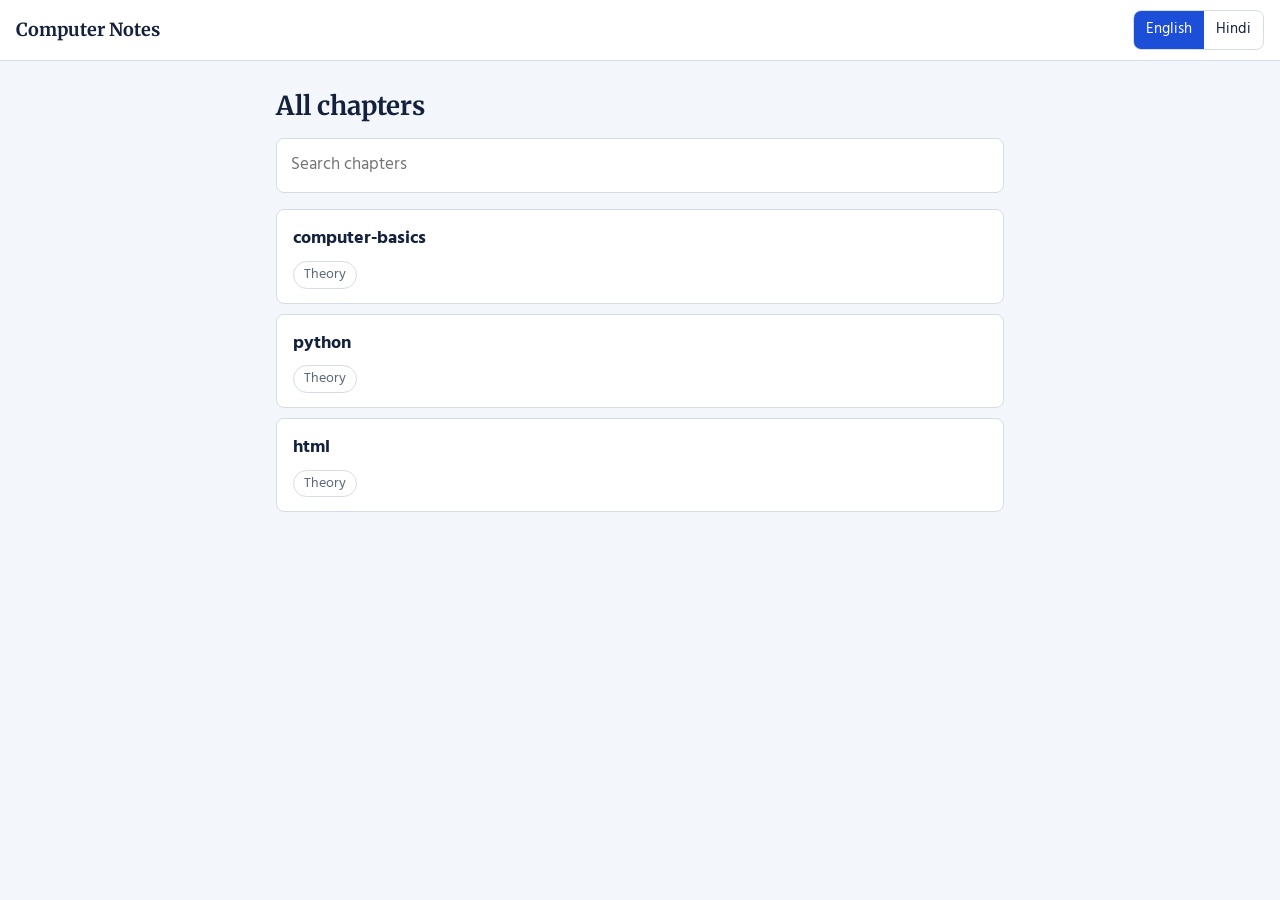
==== index.html @ 04201b5d "Add files via upload" ====
<!DOCTYPE html>
<html lang="en">
<head>
<meta charset="utf-8">
<meta name="viewport" content="width=device-width, initial-scale=1, viewport-fit=cover">
<title>Computer Notes</title>
<link rel="icon" href="data:,">
<link rel="preconnect" href="https://fonts.googleapis.com">
<link rel="preconnect" href="https://fonts.gstatic.com" crossorigin>
<link href="https://fonts.googleapis.com/css2?family=Hind:wght@400;600&family=Fira+Code&family=Merriweather:wght@700&display=swap" rel="stylesheet">
<link rel="stylesheet" href="/style.css">
</head>
<body>
<header class="top">
  <a href="/" data-nav class="brand">Computer Notes</a>
  <div class="lang" role="group" aria-label="Notes language">
    <button type="button" data-lang="en">English</button>
    <button type="button" data-lang="hi">Hindi</button>
  </div>
</header>
<main id="app" aria-live="polite"></main>

<div id="backdrop" hidden></div>
<aside id="sheet" role="dialog" aria-modal="true" aria-labelledby="sheet-title" aria-hidden="true">
  <header class="sheet-head">
    <button type="button" id="sheet-close" aria-label="Close">&#10005;</button>
    <h3 id="sheet-title">Algorithm</h3>
  </header>
  <div id="sheet-body"></div>
</aside>
<div id="toast" role="status" aria-live="polite"></div>
<script src="/app.js"></script>
</body>
</html>
---- style.css ----
:root{--bg:#f3f6fa;--card:#fff;--ink:#14213d;--muted:#5b6678;--line:#d5dce8;--accent:#1d4ed8;--mark:#ffe66d;--sheet-radius:20%}
@media (prefers-color-scheme:dark){:root{--bg:#0e1420;--card:#172033;--ink:#e8edf6;--muted:#9aa6ba;--line:#2a364d;--accent:#7aa2ff;--mark:#5c4f00}}
*{box-sizing:border-box}
html{scroll-padding-top:60px}
body{margin:0;background:var(--bg);color:var(--ink);font:17px/1.7 Hind,system-ui,sans-serif}
.top{position:sticky;top:0;z-index:5;display:flex;justify-content:space-between;align-items:center;gap:12px;padding:10px 16px;background:var(--card);border-bottom:1px solid var(--line)}
.brand{font:700 18px Merriweather,serif;color:var(--ink);text-decoration:none}
.lang{display:flex;border:1px solid var(--line);border-radius:8px;overflow:hidden}
.lang button{border:0;background:none;color:var(--ink);padding:6px 12px;font:inherit;font-size:15px;cursor:pointer}
.lang button[aria-pressed=true]{background:var(--accent);color:#fff}
button:focus-visible,a:focus-visible,input:focus-visible{outline:3px solid var(--accent);outline-offset:2px}
main{max-width:760px;margin:0 auto;padding:20px 16px 60px}
h1{font:700 26px/1.3 Merriweather,serif;margin:8px 0 4px}
h2{font:700 20px/1.4 Hind,sans-serif;margin:0 0 8px;border-left:5px solid var(--accent);padding-left:10px}
input[type=search]{width:100%;padding:12px 14px;margin:12px 0 16px;border:1px solid var(--line);border-radius:8px;background:var(--card);color:var(--ink);font:inherit}
.list{display:grid;gap:10px}
.item{display:block;padding:14px 16px;background:var(--card);border:1px solid var(--line);border-radius:8px;color:inherit;text-decoration:none}
.item:hover{border-color:var(--accent)}
.item b{display:block;font-size:18px}
.badges{display:flex;flex-wrap:wrap;gap:6px;margin-top:6px}
.badge{font-size:14px;padding:1px 10px;border-radius:99px;border:1px solid var(--line);color:var(--muted)}
.badge.code{border-color:var(--accent);color:var(--accent)}
.skill{background:var(--card);border:1px solid var(--line);border-radius:8px;padding:12px 16px;margin:14px 0}
.skill p{margin:6px 0 0;color:var(--muted);font-size:16px}
.summary{font-size:18px;margin:12px 0 22px}
.sec,.qa{margin:0 0 28px}
.sec p,.qa p{margin:6px 0}
ul,ol{padding-left:22px;margin:6px 0}
li{margin:4px 0}
.tip{background:var(--mark);padding:8px 12px;border-radius:6px;margin:10px 0}
.nav{display:flex;justify-content:space-between;gap:10px;margin-top:30px}
.nav a{color:var(--accent);text-decoration:none}
.muted{color:var(--muted)}

/* code box */
.code{background:#101828;border-radius:8px;margin:12px 0;overflow:hidden}
.code-bar{display:flex;justify-content:space-between;align-items:center;gap:8px;padding:4px 6px 4px 14px;background:#1b2538;color:#c9d3e6}
.code-lang{font:600 14px 'Fira Code',monospace}
.acts{display:flex;gap:2px}
.acts button{display:flex;align-items:center;gap:6px;min-height:40px;padding:6px 9px;border:0;border-radius:6px;background:none;color:#c9d3e6;font:inherit;font-size:14px;cursor:pointer}
.acts button:hover{background:#2a364d}
.acts button:focus-visible{outline-color:#9db8ff}
@media (max-width:430px){.acts .lbl.hide-sm{display:none}}
.code pre{margin:0;padding:14px;overflow-x:auto;color:#e6edf7;font:15px/1.6 'Fira Code',monospace;tab-size:4}
.t-kw{color:#c792ea}.t-str{color:#a5d6a7}.t-num{color:#ffb86c}.t-com{color:#8494ad;font-style:italic}
.t-fn{color:#82aaff}.t-bi{color:#5ccfe6}.t-tag{color:#ff8a98}.t-attr{color:#ffd479}

/* algorithm bottom sheet: touches bottom edge, 50% height, top corners rounded */
#backdrop{position:fixed;inset:0;z-index:19;background:rgba(0,0,0,.45)}
#sheet{position:fixed;left:50%;bottom:0;z-index:20;display:flex;flex-direction:column;width:100%;max-width:640px;height:50vh;height:50dvh;background:var(--card);color:var(--ink);border-radius:var(--sheet-radius) var(--sheet-radius) 0 0;transform:translate(-50%,100%);visibility:hidden;transition:transform .25s ease,visibility 0s .25s}
#sheet.open{transform:translate(-50%,0);visibility:visible;transition:transform .25s ease,visibility 0s}
.sheet-head{display:flex;align-items:center;gap:10px;padding:14px 20px;border-bottom:1px solid var(--line)}
.sheet-head h3{margin:0;font:700 20px Hind,sans-serif}
#sheet-close{width:40px;height:40px;border:1px solid var(--line);border-radius:50%;background:none;color:var(--ink);font-size:18px;cursor:pointer}
#sheet-body{flex:1;overflow-y:auto;padding:14px 22px calc(18px + env(safe-area-inset-bottom,0px))}
#toast{position:fixed;left:50%;bottom:72px;z-index:30;padding:8px 16px;border-radius:99px;background:#14213d;color:#fff;font-size:15px;transform:translate(-50%,20px);opacity:0;pointer-events:none;transition:opacity .2s,transform .2s}
#toast.show{opacity:1;transform:translate(-50%,0)}
@media (prefers-reduced-motion:reduce){#sheet,#sheet.open,#toast{transition:none}}
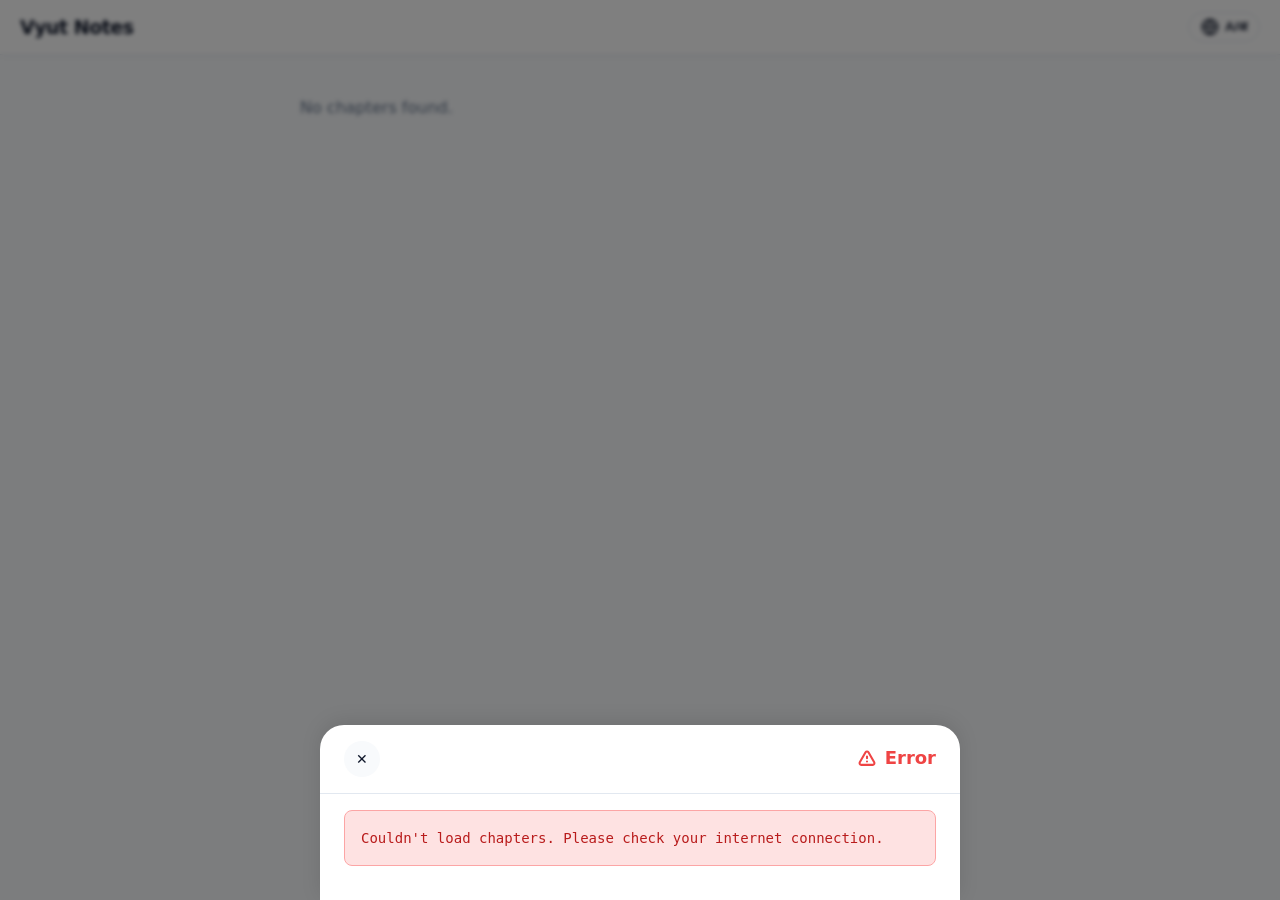
==== commit 3e5fa3ae: "Change title and add meta tags for Vyut Notes Updated title and added meta tags for Vyut Notes." ====
--- a/index.html
+++ b/index.html
@@ -3,16 +3,38 @@
 <head>
 <meta charset="utf-8">
 <meta name="viewport" content="width=device-width, initial-scale=1, viewport-fit=cover">
-<title>Computer Notes</title>
+<title>Vyut Notes</title>
+
+<!-- Primary Meta Tags -->
+<meta name="title" content="Vyut Notes - Smart Learning Platform">
+<meta name="description" content="Access interactive notes, study materials, and practical tools for your classes. A modern platform for all subjects.">
+
+<!-- Open Graph / WhatsApp / Facebook -->
+<meta property="og:type" content="website">
+<meta property="og:url" content="https://nmg1ndus.github.io/notes/">
+<meta property="og:title" content="Vyut Notes - Smart Learning Platform">
+<meta property="og:description" content="Access interactive notes, study materials, and practical tools for your classes. A modern platform for all subjects.">
+<!-- इमेज का पूरा URL देना ज़रूरी है -->
+<meta property="og:image" content="https://nmg1ndus.github.io/notes/banner.jpg">
+
+<!-- Twitter / X -->
+<meta property="twitter:card" content="summary_large_image">
+<meta property="twitter:url" content="https://nmg1ndus.github.io/notes/">
+<meta property="twitter:title" content="Vyut Notes - Smart Learning Platform">
+<meta property="twitter:description" content="Access interactive notes, study materials, and practical tools for your classes. A modern platform for all subjects.">
+<meta property="twitter:image" content="https://nmg1ndus.github.io/notes/banner.jpg">
+
 <link rel="icon" href="data:,">
 <link rel="preconnect" href="https://fonts.googleapis.com">
 <link rel="preconnect" href="https://fonts.gstatic.com" crossorigin>
 <link href="https://fonts.googleapis.com/css2?family=Hind:wght@400;600&family=Fira+Code&family=Merriweather:wght@700&display=swap" rel="stylesheet">
-<link rel="stylesheet" href="/style.css">
+<link rel="stylesheet" href="style.css"> 
 </head>
 <body>
+  
 <header class="top">
-  <a href="/" data-nav class="brand">Computer Notes</a>
+  <!-- href="/" की जगह href="#/" कर दिया गया है -->
+  <a href="#/" class="brand">Computer Notes</a>
   <div class="lang" role="group" aria-label="Notes language">
     <button type="button" data-lang="en">English</button>
     <button type="button" data-lang="hi">Hindi</button>
@@ -29,6 +51,7 @@
   <div id="sheet-body"></div>
 </aside>
 <div id="toast" role="status" aria-live="polite"></div>
-<script src="/app.js"></script>
+<!-- '/' हटा दिया गया है -->
+<script src="app.js"></script> 
 </body>
 </html>
--- a/style.css
+++ b/style.css
@@ -1,58 +1,169 @@
-:root{--bg:#f3f6fa;--card:#fff;--ink:#14213d;--muted:#5b6678;--line:#d5dce8;--accent:#1d4ed8;--mark:#ffe66d;--sheet-radius:20%}
-@media (prefers-color-scheme:dark){:root{--bg:#0e1420;--card:#172033;--ink:#e8edf6;--muted:#9aa6ba;--line:#2a364d;--accent:#7aa2ff;--mark:#5c4f00}}
-*{box-sizing:border-box}
-html{scroll-padding-top:60px}
-body{margin:0;background:var(--bg);color:var(--ink);font:17px/1.7 Hind,system-ui,sans-serif}
-.top{position:sticky;top:0;z-index:5;display:flex;justify-content:space-between;align-items:center;gap:12px;padding:10px 16px;background:var(--card);border-bottom:1px solid var(--line)}
-.brand{font:700 18px Merriweather,serif;color:var(--ink);text-decoration:none}
-.lang{display:flex;border:1px solid var(--line);border-radius:8px;overflow:hidden}
-.lang button{border:0;background:none;color:var(--ink);padding:6px 12px;font:inherit;font-size:15px;cursor:pointer}
-.lang button[aria-pressed=true]{background:var(--accent);color:#fff}
-button:focus-visible,a:focus-visible,input:focus-visible{outline:3px solid var(--accent);outline-offset:2px}
-main{max-width:760px;margin:0 auto;padding:20px 16px 60px}
-h1{font:700 26px/1.3 Merriweather,serif;margin:8px 0 4px}
-h2{font:700 20px/1.4 Hind,sans-serif;margin:0 0 8px;border-left:5px solid var(--accent);padding-left:10px}
-input[type=search]{width:100%;padding:12px 14px;margin:12px 0 16px;border:1px solid var(--line);border-radius:8px;background:var(--card);color:var(--ink);font:inherit}
-.list{display:grid;gap:10px}
-.item{display:block;padding:14px 16px;background:var(--card);border:1px solid var(--line);border-radius:8px;color:inherit;text-decoration:none}
-.item:hover{border-color:var(--accent)}
-.item b{display:block;font-size:18px}
-.badges{display:flex;flex-wrap:wrap;gap:6px;margin-top:6px}
-.badge{font-size:14px;padding:1px 10px;border-radius:99px;border:1px solid var(--line);color:var(--muted)}
-.badge.code{border-color:var(--accent);color:var(--accent)}
-.skill{background:var(--card);border:1px solid var(--line);border-radius:8px;padding:12px 16px;margin:14px 0}
-.skill p{margin:6px 0 0;color:var(--muted);font-size:16px}
-.summary{font-size:18px;margin:12px 0 22px}
-.sec,.qa{margin:0 0 28px}
-.sec p,.qa p{margin:6px 0}
-ul,ol{padding-left:22px;margin:6px 0}
-li{margin:4px 0}
-.tip{background:var(--mark);padding:8px 12px;border-radius:6px;margin:10px 0}
-.nav{display:flex;justify-content:space-between;gap:10px;margin-top:30px}
-.nav a{color:var(--accent);text-decoration:none}
-.muted{color:var(--muted)}
+:root {
+  --bg: #f8fafc;
+  --card: #ffffff;
+  --ink: #0f172a;
+  --muted: #64748b;
+  --line: #e2e8f0;
+  --accent: #2563eb;
+  --mark: #fef08a;
+  --sheet-radius: 24px;
+}
 
-/* code box */
-.code{background:#101828;border-radius:8px;margin:12px 0;overflow:hidden}
-.code-bar{display:flex;justify-content:space-between;align-items:center;gap:8px;padding:4px 6px 4px 14px;background:#1b2538;color:#c9d3e6}
-.code-lang{font:600 14px 'Fira Code',monospace}
-.acts{display:flex;gap:2px}
-.acts button{display:flex;align-items:center;gap:6px;min-height:40px;padding:6px 9px;border:0;border-radius:6px;background:none;color:#c9d3e6;font:inherit;font-size:14px;cursor:pointer}
-.acts button:hover{background:#2a364d}
-.acts button:focus-visible{outline-color:#9db8ff}
-@media (max-width:430px){.acts .lbl.hide-sm{display:none}}
-.code pre{margin:0;padding:14px;overflow-x:auto;color:#e6edf7;font:15px/1.6 'Fira Code',monospace;tab-size:4}
-.t-kw{color:#c792ea}.t-str{color:#a5d6a7}.t-num{color:#ffb86c}.t-com{color:#8494ad;font-style:italic}
-.t-fn{color:#82aaff}.t-bi{color:#5ccfe6}.t-tag{color:#ff8a98}.t-attr{color:#ffd479}
+/* ऑटोमैटिक डार्क थीम सपोर्ट */
+@media (prefers-color-scheme: dark) {
+  :root {
+    --bg: #0f172a;
+    --card: #1e293b;
+    --ink: #f1f5f9;
+    --muted: #94a3b8;
+    --line: #334155;
+    --accent: #3b82f6;
+    --mark: #854d0e;
+  }
+}
 
-/* algorithm bottom sheet: touches bottom edge, 50% height, top corners rounded */
-#backdrop{position:fixed;inset:0;z-index:19;background:rgba(0,0,0,.45)}
-#sheet{position:fixed;left:50%;bottom:0;z-index:20;display:flex;flex-direction:column;width:100%;max-width:640px;height:50vh;height:50dvh;background:var(--card);color:var(--ink);border-radius:var(--sheet-radius) var(--sheet-radius) 0 0;transform:translate(-50%,100%);visibility:hidden;transition:transform .25s ease,visibility 0s .25s}
-#sheet.open{transform:translate(-50%,0);visibility:visible;transition:transform .25s ease,visibility 0s}
-.sheet-head{display:flex;align-items:center;gap:10px;padding:14px 20px;border-bottom:1px solid var(--line)}
-.sheet-head h3{margin:0;font:700 20px Hind,sans-serif}
-#sheet-close{width:40px;height:40px;border:1px solid var(--line);border-radius:50%;background:none;color:var(--ink);font-size:18px;cursor:pointer}
-#sheet-body{flex:1;overflow-y:auto;padding:14px 22px calc(18px + env(safe-area-inset-bottom,0px))}
-#toast{position:fixed;left:50%;bottom:72px;z-index:30;padding:8px 16px;border-radius:99px;background:#14213d;color:#fff;font-size:15px;transform:translate(-50%,20px);opacity:0;pointer-events:none;transition:opacity .2s,transform .2s}
-#toast.show{opacity:1;transform:translate(-50%,0)}
-@media (prefers-reduced-motion:reduce){#sheet,#sheet.open,#toast{transition:none}}
+* { box-sizing: border-box; }
+html { scroll-padding-top: 70px; }
+body { margin: 0; background: var(--bg); color: var(--ink); font: 16px/1.6 system-ui, -apple-system, BlinkMacSystemFont, "Segoe UI", Roboto, sans-serif; -webkit-font-smoothing: antialiased; transition: background 0.3s, color 0.3s; }
+
+/* हेडर डिज़ाइन */
+.top { position: sticky; top: 0; z-index: 5; display: flex; justify-content: space-between; align-items: center; gap: 12px; padding: 12px 20px; background: var(--card); border-bottom: 1px solid var(--line); box-shadow: 0 2px 10px rgba(0,0,0,0.02); transition: background 0.3s, border-color 0.3s; }
+#header-left { display: flex; align-items: center; gap: 12px; }
+.brand { font-size: 19px; font-weight: 700; color: var(--ink); text-decoration: none; letter-spacing: -0.5px; transition: color 0.3s; }
+.back-btn { display: flex; align-items: center; justify-content: center; color: var(--ink); text-decoration: none; padding: 4px; border-radius: 50%; transition: background 0.2s, color 0.3s;}
+.back-btn:hover { background: var(--bg); }
+
+.header-slider { display: flex; background: var(--bg); padding: 3px; border-radius: 99px; border: 1px solid var(--line); transition: background 0.3s, border-color 0.3s;}
+.header-slider button { border: none; background: transparent; padding: 5px 14px; border-radius: 99px; font-size: 13px; font-weight: 600; color: var(--muted); cursor: pointer; transition: all 0.2s ease;}
+.header-slider button.active { background: var(--card); color: var(--accent); box-shadow: 0 1px 3px rgba(0,0,0,0.1); }
+
+.action-btn { display: flex; align-items: center; gap: 6px; background: transparent; border: 1px solid var(--line); border-radius: 99px; padding: 5px 12px; cursor: pointer; color: var(--ink); font-weight: 600; font-size: 13px; transition: all 0.2s; }
+.action-btn:hover { background: var(--bg); }
+.play-btn { color: #10b981; border-color: #10b981; background: #ecfdf5; }
+.play-btn:hover { background: #d1fae5; }
+.code-btn { color: #3b82f6; border-color: #3b82f6; background: #eff6ff; }
+.code-btn:hover { background: #dbeafe; }
+@media (prefers-color-scheme: dark) {
+  .play-btn { background: #064e3b; border-color: #059669; color: #34d399; }
+  .play-btn:hover { background: #065f46; }
+  .code-btn { background: #1e3a8a; border-color: #2563eb; color: #93c5fd; }
+  .code-btn:hover { background: #1d4ed8; }
+}
+
+button:focus-visible, a:focus-visible, input:focus-visible, div[contenteditable]:focus-visible { outline: none; }
+
+main { max-width: 720px; margin: 0 auto; padding: 24px 20px 80px; }
+
+.chapter-header { display: flex; justify-content: space-between; align-items: flex-start; margin: 0 0 6px; gap: 16px; }
+.chapter-header h1 { margin: 0; font-size: 26px; font-weight: 800; letter-spacing: -0.5px; line-height: 1.2; }
+h2 { font-size: 20px; font-weight: 700; margin: 0 0 12px; color: var(--ink); transition: color 0.3s; }
+
+.list { display: grid; gap: 14px; }
+.item { display: block; padding: 18px 20px; background: var(--card); border: 1px solid var(--line); border-radius: 16px; color: inherit; text-decoration: none; box-shadow: 0 1px 3px rgba(0,0,0,0.02); transition: transform 0.2s, box-shadow 0.2s, background 0.3s, border-color 0.3s; }
+.item:hover { transform: translateY(-2px); box-shadow: 0 6px 16px rgba(0,0,0,0.06); border-color: #cbd5e1; }
+@media (prefers-color-scheme: dark) { .item:hover { border-color: #475569; } }
+.item-header { display: flex; justify-content: space-between; align-items: flex-start; gap: 12px; margin-bottom: 6px; }
+.item-header b { font-size: 18px; margin: 0; line-height: 1.3; }
+.item-header .badges { margin-top: 0; flex-shrink: 0; }
+.desc { font-size: 14.5px; color: var(--muted); margin: 0; line-height: 1.5; transition: color 0.3s; }
+
+.badges { display: flex; flex-wrap: wrap; gap: 8px; }
+.badge { font-size: 12px; font-weight: 600; padding: 4px 12px; border-radius: 99px; background: #eff6ff; color: var(--accent); border: 1px solid #bfdbfe; white-space: nowrap; transition: background 0.3s, color 0.3s, border-color 0.3s; }
+@media (prefers-color-scheme: dark) { .badge { background: #1e3a8a; border-color: #1e40af; color: #bfdbfe; } }
+
+.thin-line { border: 0; border-top: 1px solid var(--line); margin: 24px 0; transition: border-color 0.3s; }
+.qa .thin-line { margin: 0 0 28px 0; }
+
+.summary { font-size: 16.5px; margin: 6px 0 24px; color: var(--muted); transition: color 0.3s;}
+.sec, .qa { margin: 0 0 36px; }
+.sec p, .qa p { margin: 8px 0; font-size: 16px; }
+ul, ol { padding-left: 24px; margin: 8px 0; }
+li { margin: 6px 0; }
+.tip { background: var(--mark); padding: 12px 16px; border-radius: 10px; font-size: 15px; color: #000; margin: 14px 0; border-left: 4px solid #ca8a04; transition: background 0.3s;}
+
+.inline-code { background: var(--bg); border: 1px solid var(--line); border-radius: 4px; padding: 2px 6px; font-family: 'Fira Code', monospace; font-size: 13.5px; color: var(--accent); transition: background 0.3s, border-color 0.3s, color 0.3s;}
+.table-wrap { overflow-x: auto; margin: 16px 0; border-radius: 8px; border: 1px solid var(--line); transition: border-color 0.3s; }
+table { width: 100%; border-collapse: collapse; text-align: left; }
+th, td { padding: 12px 16px; border-bottom: 1px solid var(--line); transition: border-color 0.3s; }
+th { background: var(--bg); font-weight: 600; transition: background 0.3s; }
+tr:last-child td { border-bottom: none; }
+u { text-decoration: underline; text-underline-offset: 3px; text-decoration-color: var(--muted); }
+
+/* नोट्स कोड बॉक्स */
+.code { background: #0f172a; border-radius: 12px; margin: 16px 0; overflow: hidden; box-shadow: 0 4px 6px -1px rgba(0,0,0,0.1); }
+.code-bar { display: flex; justify-content: space-between; align-items: center; gap: 8px; padding: 8px 16px; background: #1e293b; color: #94a3b8; border-bottom: 1px solid #334155;}
+.code-lang { font: 600 13px 'Fira Code', monospace; letter-spacing: 0.5px; }
+.acts { display: flex; gap: 4px; }
+.acts button { display: flex; align-items: center; gap: 6px; padding: 6px 10px; border: 0; border-radius: 6px; background: none; color: #94a3b8; font-size: 13px; font-weight: 600; cursor: pointer; transition: background 0.2s;}
+.acts button:hover { background: #334155; color: #f1f5f9; }
+.code pre { margin: 0; padding: 16px; overflow-x: auto; color: #f8fafc; font: 14px/1.6 'Fira Code', monospace; tab-size: 4; }
+
+/* नोट्स कोड बॉक्स - लाइन नंबर */
+.code-body { display: flex; align-items: flex-start; }
+.code-gutter { flex-shrink: 0; padding: 16px 10px 16px 14px; color: #64748b; background: #1e293b; border-right: 1px solid #334155; text-align: right; white-space: pre; user-select: none; -webkit-user-select: none; font: 14px/1.6 'Fira Code', monospace; font-variant-ligatures: none; min-width: 40px; }
+.code-body pre { flex: 1; min-width: 0; }
+
+/* Syntax Highlighting Colors */
+.t-kw { color: #c678dd; } .t-str { color: #98c379; } .t-num { color: #d19a66; } .t-com { color: #5c6370; font-style: italic; }
+.t-fn { color: #61afef; } .t-bi { color: #56b6c2; } .t-tag { color: #e06c75; } .t-attr { color: #d19a66; }
+
+.nav { display: flex; justify-content: flex-end; margin-top: 40px; padding-top: 20px; border-top: 1px solid var(--line); transition: border-color 0.3s;}
+.nav a { display: inline-block; padding: 10px 20px; background: var(--accent); color: #fff; text-decoration: none; border-radius: 99px; font-weight: 600; font-size: 15px; box-shadow: 0 2px 4px rgba(37,99,235,0.2); transition: transform 0.2s;}
+.nav a:hover { transform: translateX(2px); }
+.muted { color: var(--muted); }
+
+/* --- Playground (Editor & Output) Styles --- */
+#playground-view { height: calc(100vh - 100px); height: calc(100dvh - 100px); width: 100%; display: flex; flex-direction: column; padding: 16px; }
+#editor-view, #output-view { flex: 1; height: 100%; display: flex; flex-direction: column; }
+
+/* Files Tabs */
+.file-tabs { display: flex; justify-content: flex-end; gap: 8px; padding: 10px 16px; background: #0f172a; border-bottom: 1px solid #1e293b; border-radius: 12px 12px 0 0; }
+.file-tab { background: #1e293b; color: #94a3b8; border: none; padding: 4px 14px; border-radius: 6px; font-size: 13px; font-weight: 700; cursor: pointer; transition: 0.2s; letter-spacing: 0.5px; }
+.file-tab:hover { background: #334155; color: #f1f5f9; }
+.file-tab.active { background: #3b82f6; color: #fff; }
+
+/* Code Editor Wrapper */
+.editor-container { flex: 1; min-height: 0; display: flex; background: #0f172a; border-radius: 12px; overflow: hidden; box-shadow: inset 0 2px 4px rgba(0,0,0,0.2); }
+.editor-container.with-tabs { border-radius: 0 0 12px 12px; }
+
+.line-numbers, #code-highlighter, #code-editor { font-family: 'Fira Code', monospace; font-size: 14.5px; line-height: 1.5; margin: 0; font-variant-ligatures: none; letter-spacing: 0; }
+
+.line-numbers { flex-shrink: 0; padding: 16px 10px 80px 12px; background: #1e293b; color: #94a3b8; text-align: right; white-space: pre; user-select: none; -webkit-user-select: none; border-right: 1px solid #334155; overflow: hidden; min-width: 46px; }
+.code-area-wrapper { flex: 1; min-width: 0; position: relative; overflow: hidden; background: #0f172a; }
+
+#code-editor { position: absolute; top: 0; left: 0; width: 100%; height: 100%; padding: 16px 16px 80px; background: transparent; color: transparent; caret-color: #f8fafc; border: none; resize: none; outline: none; tab-size: 4; z-index: 2; white-space: pre; overflow: auto; }
+#code-highlighter { position: absolute; top: 0; left: 0; width: 100%; height: 100%; padding: 16px 16px 80px; background: transparent; color: #f8fafc; tab-size: 4; z-index: 1; pointer-events: none; white-space: pre; overflow: hidden;}
+
+#output-console { flex: 1; background: #000; color: #10b981; font-family: 'Fira Code', monospace; font-size: 14.5px; padding: 16px; border-radius: 12px; overflow-y: auto; white-space: pre-wrap; margin: 0; box-shadow: inset 0 2px 4px rgba(0,0,0,0.3); }
+
+/* बॉटम शीट */
+#backdrop { position: fixed; inset: 0; z-index: 19; background: rgba(0,0,0,0.5); backdrop-filter: blur(2px); }
+#sheet { position: fixed; left: 50%; bottom: 0; z-index: 20; display: flex; flex-direction: column; width: 100%; max-width: 640px; height: 50vh; background: var(--card); border-radius: var(--sheet-radius) var(--sheet-radius) 0 0; transform: translate(-50%, 100%); visibility: hidden; transition: transform 0.3s cubic-bezier(0.4, 0, 0.2, 1), background 0.3s; box-shadow: 0 -4px 20px rgba(0,0,0,0.1);}
+#sheet.open { transform: translate(-50%, 0); visibility: visible; }
+#sheet.short { height: auto; max-height: 50vh; padding-bottom: 24px; } 
+
+.sheet-head { display: flex; justify-content: space-between; align-items: center; padding: 16px 24px; border-bottom: 1px solid var(--line); transition: border-color 0.3s;}
+.sheet-head h3 { margin: 0; font-size: 18px; font-weight: 700; display: flex; align-items: center; gap: 8px; color: var(--ink); transition: color 0.3s;}
+#sheet-close { width: 36px; height: 36px; border: none; border-radius: 50%; background: var(--bg); color: var(--ink); font-size: 14px; cursor: pointer; transition: background 0.2s, color 0.3s;}
+#sheet-close:hover { background: #e2e8f0; }
+#sheet-body { flex: 1; overflow-y: auto; padding: 16px 24px calc(10px + env(safe-area-inset-bottom, 0px)); }
+
+.lang-opts { display: flex; flex-direction: column; gap: 10px; }
+.lang-opt { padding: 16px 20px; border-radius: 12px; border: 1px solid var(--line); background: var(--bg); color: var(--ink); font-size: 16px; font-weight: 600; text-align: left; cursor: pointer; transition: all 0.2s;}
+.lang-opt.active { border-color: var(--accent); color: var(--accent); background: #eff6ff; }
+@media (prefers-color-scheme: dark) { .lang-opt.active { background: #1e3a8a; border-color: #3b82f6; color: #eff6ff; } }
+
+/* Input Prompt UI */
+.input-prompt-label { font-size: 15px; font-weight: 700; margin-bottom: 12px; color: var(--accent); font-family: 'Fira Code', monospace; background: var(--bg); padding: 8px 12px; border-radius: 8px; border: 1px solid var(--line); white-space: pre-wrap; word-break: break-word; transition: background 0.3s, border-color 0.3s; }
+.input-prompt-label:empty { display: none; }
+.input-prompt-box { display: block; width: 100%; min-height: 48px; max-height: 120px; overflow-y: auto; padding: 12px 16px; border: 1px solid var(--line); border-radius: 8px; background: var(--bg); color: var(--ink); font-family: 'Fira Code', monospace; font-size: 16px; line-height: 1.4; margin-bottom: 16px; white-space: pre-wrap; word-break: break-all; outline: none; -webkit-user-select: text; user-select: text; -webkit-tap-highlight-color: transparent; transition: background 0.3s, color 0.3s, border-color 0.3s;}
+.input-prompt-box:empty::before { content: attr(data-placeholder); color: var(--muted); pointer-events: none; }
+.input-prompt-box:focus { border-color: var(--accent); }
+.input-prompt-btn { width: 100%; padding: 12px; border: none; border-radius: 8px; background: var(--accent); color: #fff; font-weight: 600; font-size: 15px; cursor: pointer; }
+
+/* Error styling */
+.err-msg-sheet { background: #fee2e2; color: #b91c1c; padding: 16px; border-radius: 8px; font-family: 'Fira Code', monospace; font-size: 14px; white-space: pre-wrap; border: 1px solid #fca5a5; transition: background 0.3s, border-color 0.3s, color 0.3s;}
+@media (prefers-color-scheme: dark) { .err-msg-sheet { background: #450a0a; color: #fca5a5; border-color: #7f1d1d; } }
+
+#toast { position: fixed; left: 50%; bottom: 40px; z-index: 30; padding: 10px 20px; border-radius: 99px; background: #0f172a; color: #fff; font-size: 14px; font-weight: 500; transform: translate(-50%, 20px); opacity: 0; pointer-events: none; transition: all 0.3s cubic-bezier(0.4, 0, 0.2, 1); box-shadow: 0 4px 12px rgba(0,0,0,0.15); }
+#toast.show { opacity: 1; transform: translate(-50%, 0); }
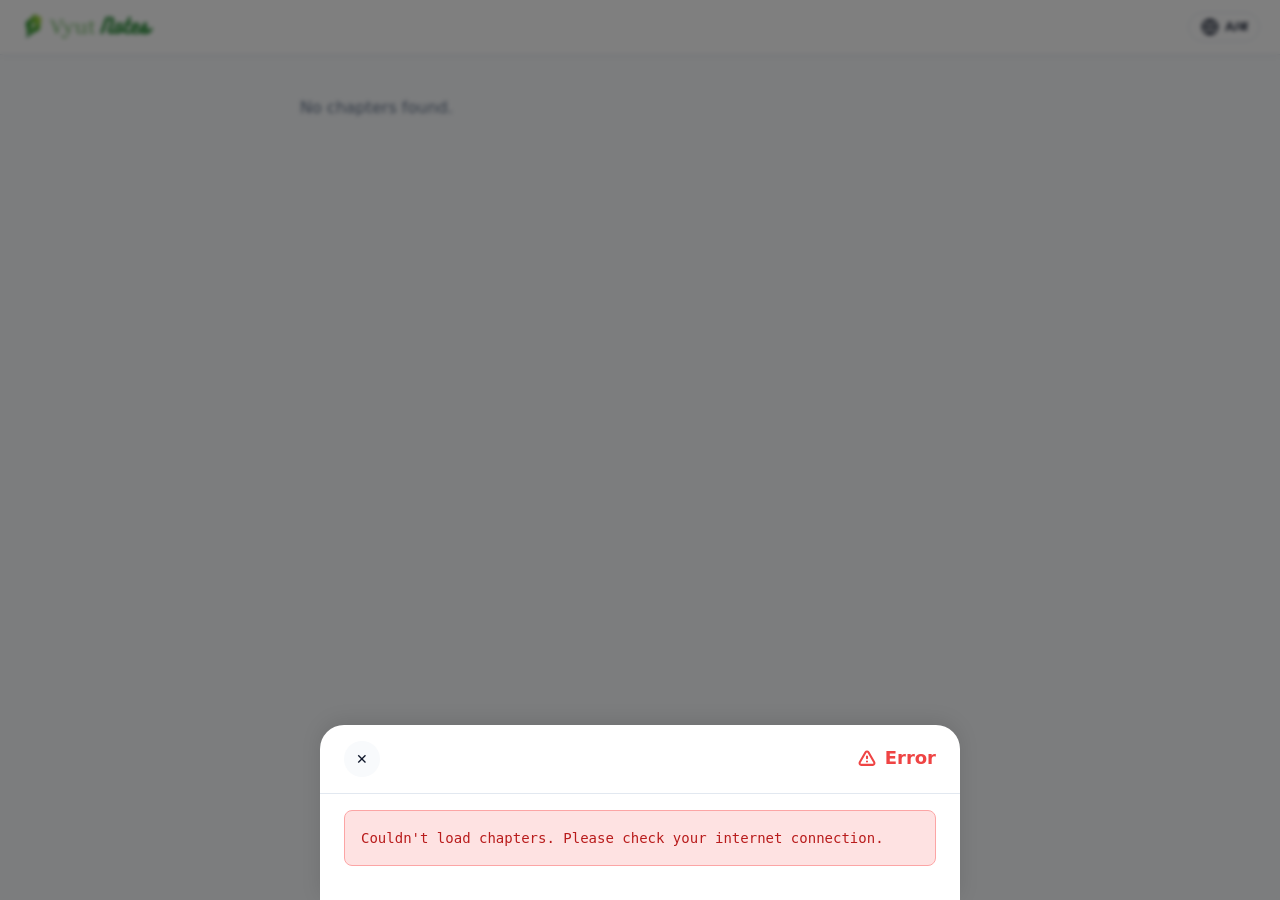
==== commit ba5d9cf8: "Update index.html" ====
--- a/index.html
+++ b/index.html
@@ -53,5 +53,6 @@
 <div id="toast" role="status" aria-live="polite"></div>
 <!-- '/' हटा दिया गया है -->
 <script src="app.js"></script> 
+<script src="submit.js"></script> 
 </body>
 </html>
--- a/style.css
+++ b/style.css
@@ -4,12 +4,11 @@
   --ink: #0f172a;
   --muted: #64748b;
   --line: #e2e8f0;
-  --accent: #2563eb;
+  /* Blue (#2563eb) को हटाकर प्रीमियम Emerald Green (#059669) कर दिया गया है */
+  --accent: #059669; 
   --mark: #fef08a;
   --sheet-radius: 24px;
 }
-
-/* ऑटोमैटिक डार्क थीम सपोर्ट */
 @media (prefers-color-scheme: dark) {
   :root {
     --bg: #0f172a;
@@ -17,7 +16,8 @@
     --ink: #f1f5f9;
     --muted: #94a3b8;
     --line: #334155;
-    --accent: #3b82f6;
+    /* डार्क मोड के लिए हल्का और ब्राइट Emerald Green (#10b981) */
+    --accent: #10b981; 
     --mark: #854d0e;
   }
 }
@@ -29,7 +29,8 @@
 /* हेडर डिज़ाइन */
 .top { position: sticky; top: 0; z-index: 5; display: flex; justify-content: space-between; align-items: center; gap: 12px; padding: 12px 20px; background: var(--card); border-bottom: 1px solid var(--line); box-shadow: 0 2px 10px rgba(0,0,0,0.02); transition: background 0.3s, border-color 0.3s; }
 #header-left { display: flex; align-items: center; gap: 12px; }
-.brand { font-size: 19px; font-weight: 700; color: var(--ink); text-decoration: none; letter-spacing: -0.5px; transition: color 0.3s; }
+.brand { display: flex; align-items: center; text-decoration: none; }
+.brand-logo { height: 28px; width: auto; display: block; }
 .back-btn { display: flex; align-items: center; justify-content: center; color: var(--ink); text-decoration: none; padding: 4px; border-radius: 50%; transition: background 0.2s, color 0.3s;}
 .back-btn:hover { background: var(--bg); }
 
@@ -39,15 +40,20 @@
 
 .action-btn { display: flex; align-items: center; gap: 6px; background: transparent; border: 1px solid var(--line); border-radius: 99px; padding: 5px 12px; cursor: pointer; color: var(--ink); font-weight: 600; font-size: 13px; transition: all 0.2s; }
 .action-btn:hover { background: var(--bg); }
-.play-btn { color: #10b981; border-color: #10b981; background: #ecfdf5; }
+
+/* Play/Run बटन को थीम के हिसाब से सेट किया गया है */
+.play-btn { color: var(--accent); border-color: var(--accent); background: #ecfdf5; }
 .play-btn:hover { background: #d1fae5; }
-.code-btn { color: #3b82f6; border-color: #3b82f6; background: #eff6ff; }
-.code-btn:hover { background: #dbeafe; }
+
+/* Code बटन को न्यूट्रल स्लेट (Slate) कर दिया है ताकि हरा रंग ज्यादा हाईलाइट हो */
+.code-btn { color: #475569; border-color: #475569; background: #f1f5f9; }
+.code-btn:hover { background: #e2e8f0; }
+
 @media (prefers-color-scheme: dark) {
-  .play-btn { background: #064e3b; border-color: #059669; color: #34d399; }
+  .play-btn { background: #064e3b; border-color: var(--accent); color: #ecfdf5; }
   .play-btn:hover { background: #065f46; }
-  .code-btn { background: #1e3a8a; border-color: #2563eb; color: #93c5fd; }
-  .code-btn:hover { background: #1d4ed8; }
+  .code-btn { background: #334155; border-color: #64748b; color: #f8fafc; }
+  .code-btn:hover { background: #475569; }
 }
 
 button:focus-visible, a:focus-visible, input:focus-visible, div[contenteditable]:focus-visible { outline: none; }
@@ -60,16 +66,17 @@
 
 .list { display: grid; gap: 14px; }
 .item { display: block; padding: 18px 20px; background: var(--card); border: 1px solid var(--line); border-radius: 16px; color: inherit; text-decoration: none; box-shadow: 0 1px 3px rgba(0,0,0,0.02); transition: transform 0.2s, box-shadow 0.2s, background 0.3s, border-color 0.3s; }
-.item:hover { transform: translateY(-2px); box-shadow: 0 6px 16px rgba(0,0,0,0.06); border-color: #cbd5e1; }
+.item:hover { transform: translateY(-2px); box-shadow: 0 6px 16px rgba(0,0,0,0.06); border-color: #94a3b8; }
 @media (prefers-color-scheme: dark) { .item:hover { border-color: #475569; } }
 .item-header { display: flex; justify-content: space-between; align-items: flex-start; gap: 12px; margin-bottom: 6px; }
 .item-header b { font-size: 18px; margin: 0; line-height: 1.3; }
 .item-header .badges { margin-top: 0; flex-shrink: 0; }
 .desc { font-size: 14.5px; color: var(--muted); margin: 0; line-height: 1.5; transition: color 0.3s; }
 
+/* बैज (Badges) को ग्रीन टोन दिया गया है */
 .badges { display: flex; flex-wrap: wrap; gap: 8px; }
-.badge { font-size: 12px; font-weight: 600; padding: 4px 12px; border-radius: 99px; background: #eff6ff; color: var(--accent); border: 1px solid #bfdbfe; white-space: nowrap; transition: background 0.3s, color 0.3s, border-color 0.3s; }
-@media (prefers-color-scheme: dark) { .badge { background: #1e3a8a; border-color: #1e40af; color: #bfdbfe; } }
+.badge { font-size: 12px; font-weight: 600; padding: 4px 12px; border-radius: 99px; background: #ecfdf5; color: var(--accent); border: 1px solid #a7f3d0; white-space: nowrap; transition: background 0.3s, color 0.3s, border-color 0.3s; }
+@media (prefers-color-scheme: dark) { .badge { background: #064e3b; border-color: #065f46; color: #6ee7b7; } }
 
 .thin-line { border: 0; border-top: 1px solid var(--line); margin: 24px 0; transition: border-color 0.3s; }
 .qa .thin-line { margin: 0 0 28px 0; }
@@ -107,8 +114,9 @@
 .t-kw { color: #c678dd; } .t-str { color: #98c379; } .t-num { color: #d19a66; } .t-com { color: #5c6370; font-style: italic; }
 .t-fn { color: #61afef; } .t-bi { color: #56b6c2; } .t-tag { color: #e06c75; } .t-attr { color: #d19a66; }
 
+/* Next Button - ग्रीन शेडो के साथ */
 .nav { display: flex; justify-content: flex-end; margin-top: 40px; padding-top: 20px; border-top: 1px solid var(--line); transition: border-color 0.3s;}
-.nav a { display: inline-block; padding: 10px 20px; background: var(--accent); color: #fff; text-decoration: none; border-radius: 99px; font-weight: 600; font-size: 15px; box-shadow: 0 2px 4px rgba(37,99,235,0.2); transition: transform 0.2s;}
+.nav a { display: inline-block; padding: 10px 20px; background: var(--accent); color: #fff; text-decoration: none; border-radius: 99px; font-weight: 600; font-size: 15px; box-shadow: 0 2px 4px rgba(5,150,105,0.2); transition: transform 0.2s;}
 .nav a:hover { transform: translateX(2px); }
 .muted { color: var(--muted); }
 
@@ -120,13 +128,20 @@
 .file-tabs { display: flex; justify-content: flex-end; gap: 8px; padding: 10px 16px; background: #0f172a; border-bottom: 1px solid #1e293b; border-radius: 12px 12px 0 0; }
 .file-tab { background: #1e293b; color: #94a3b8; border: none; padding: 4px 14px; border-radius: 6px; font-size: 13px; font-weight: 700; cursor: pointer; transition: 0.2s; letter-spacing: 0.5px; }
 .file-tab:hover { background: #334155; color: #f1f5f9; }
-.file-tab.active { background: #3b82f6; color: #fff; }
+.file-tab.active { background: var(--accent); color: #fff; }
 
 /* Code Editor Wrapper */
 .editor-container { flex: 1; min-height: 0; display: flex; background: #0f172a; border-radius: 12px; overflow: hidden; box-shadow: inset 0 2px 4px rgba(0,0,0,0.2); }
 .editor-container.with-tabs { border-radius: 0 0 12px 12px; }
 
-.line-numbers, #code-highlighter, #code-editor { font-family: 'Fira Code', monospace; font-size: 14.5px; line-height: 1.5; margin: 0; font-variant-ligatures: none; letter-spacing: 0; }
+.line-numbers, #code-highlighter, #code-editor {
+  font-family: 'Fira Code', monospace;
+  font-size: 14.5px;
+  line-height: 1.5;
+  margin: 0;
+  font-variant-ligatures: none;
+  letter-spacing: 0;
+}
 
 .line-numbers { flex-shrink: 0; padding: 16px 10px 80px 12px; background: #1e293b; color: #94a3b8; text-align: right; white-space: pre; user-select: none; -webkit-user-select: none; border-right: 1px solid #334155; overflow: hidden; min-width: 46px; }
 .code-area-wrapper { flex: 1; min-width: 0; position: relative; overflow: hidden; background: #0f172a; }
@@ -134,7 +149,7 @@
 #code-editor { position: absolute; top: 0; left: 0; width: 100%; height: 100%; padding: 16px 16px 80px; background: transparent; color: transparent; caret-color: #f8fafc; border: none; resize: none; outline: none; tab-size: 4; z-index: 2; white-space: pre; overflow: auto; }
 #code-highlighter { position: absolute; top: 0; left: 0; width: 100%; height: 100%; padding: 16px 16px 80px; background: transparent; color: #f8fafc; tab-size: 4; z-index: 1; pointer-events: none; white-space: pre; overflow: hidden;}
 
-#output-console { flex: 1; background: #000; color: #10b981; font-family: 'Fira Code', monospace; font-size: 14.5px; padding: 16px; border-radius: 12px; overflow-y: auto; white-space: pre-wrap; margin: 0; box-shadow: inset 0 2px 4px rgba(0,0,0,0.3); }
+#output-console { flex: 1; background: #000; color: #10b981; font-family: 'Fira Code', monospace; font-size: 14.5px; padding: 16px; border-radius: 12px; overflow-y: auto; white-space: pre-wrap; margin: 0; box-shadow: inset 0 2px 4px rgba(0,0,0,0.3); font-variant-ligatures: none; }
 
 /* बॉटम शीट */
 #backdrop { position: fixed; inset: 0; z-index: 19; background: rgba(0,0,0,0.5); backdrop-filter: blur(2px); }
@@ -148,10 +163,11 @@
 #sheet-close:hover { background: #e2e8f0; }
 #sheet-body { flex: 1; overflow-y: auto; padding: 16px 24px calc(10px + env(safe-area-inset-bottom, 0px)); }
 
+/* लैंग्वेज ऑप्शंस ग्रीन थीम में */
 .lang-opts { display: flex; flex-direction: column; gap: 10px; }
 .lang-opt { padding: 16px 20px; border-radius: 12px; border: 1px solid var(--line); background: var(--bg); color: var(--ink); font-size: 16px; font-weight: 600; text-align: left; cursor: pointer; transition: all 0.2s;}
-.lang-opt.active { border-color: var(--accent); color: var(--accent); background: #eff6ff; }
-@media (prefers-color-scheme: dark) { .lang-opt.active { background: #1e3a8a; border-color: #3b82f6; color: #eff6ff; } }
+.lang-opt.active { border-color: var(--accent); color: var(--accent); background: #ecfdf5; }
+@media (prefers-color-scheme: dark) { .lang-opt.active { background: #064e3b; border-color: var(--accent); color: #ecfdf5; } }
 
 /* Input Prompt UI */
 .input-prompt-label { font-size: 15px; font-weight: 700; margin-bottom: 12px; color: var(--accent); font-family: 'Fira Code', monospace; background: var(--bg); padding: 8px 12px; border-radius: 8px; border: 1px solid var(--line); white-space: pre-wrap; word-break: break-word; transition: background 0.3s, border-color 0.3s; }
